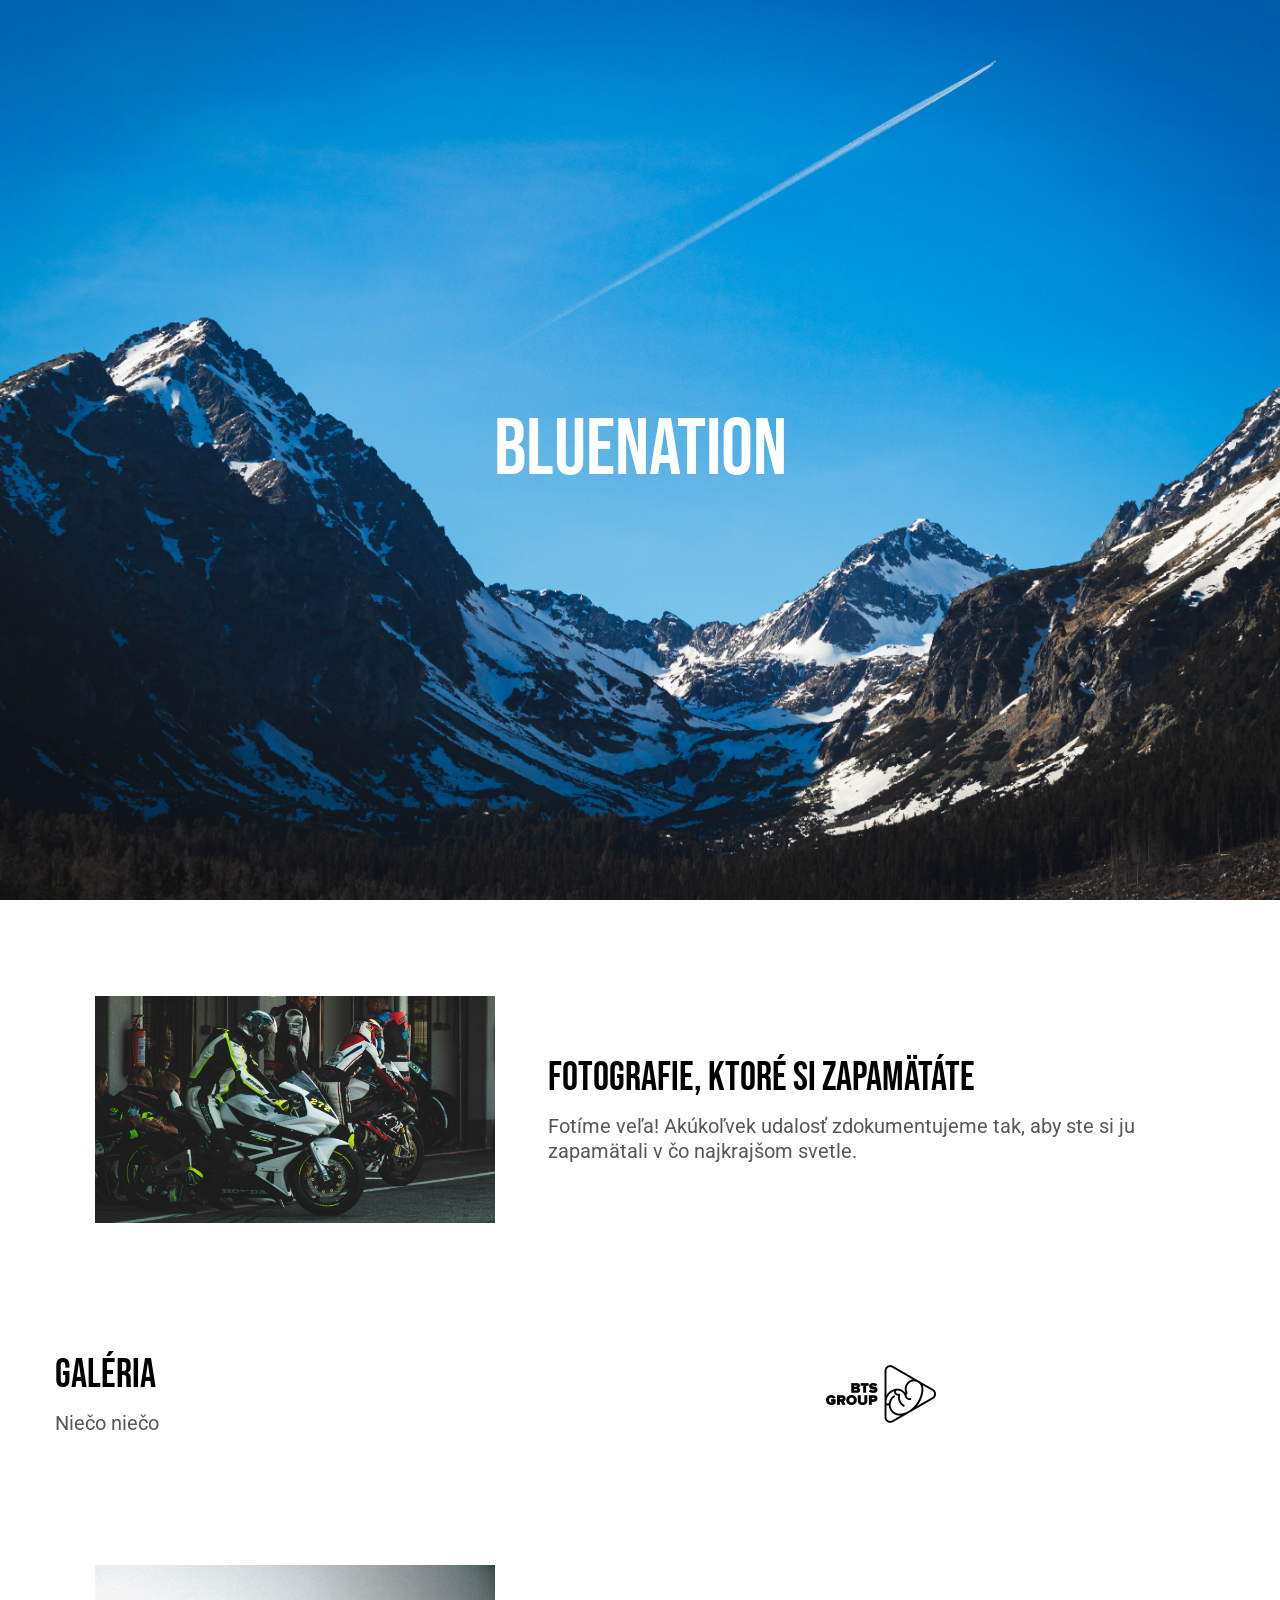
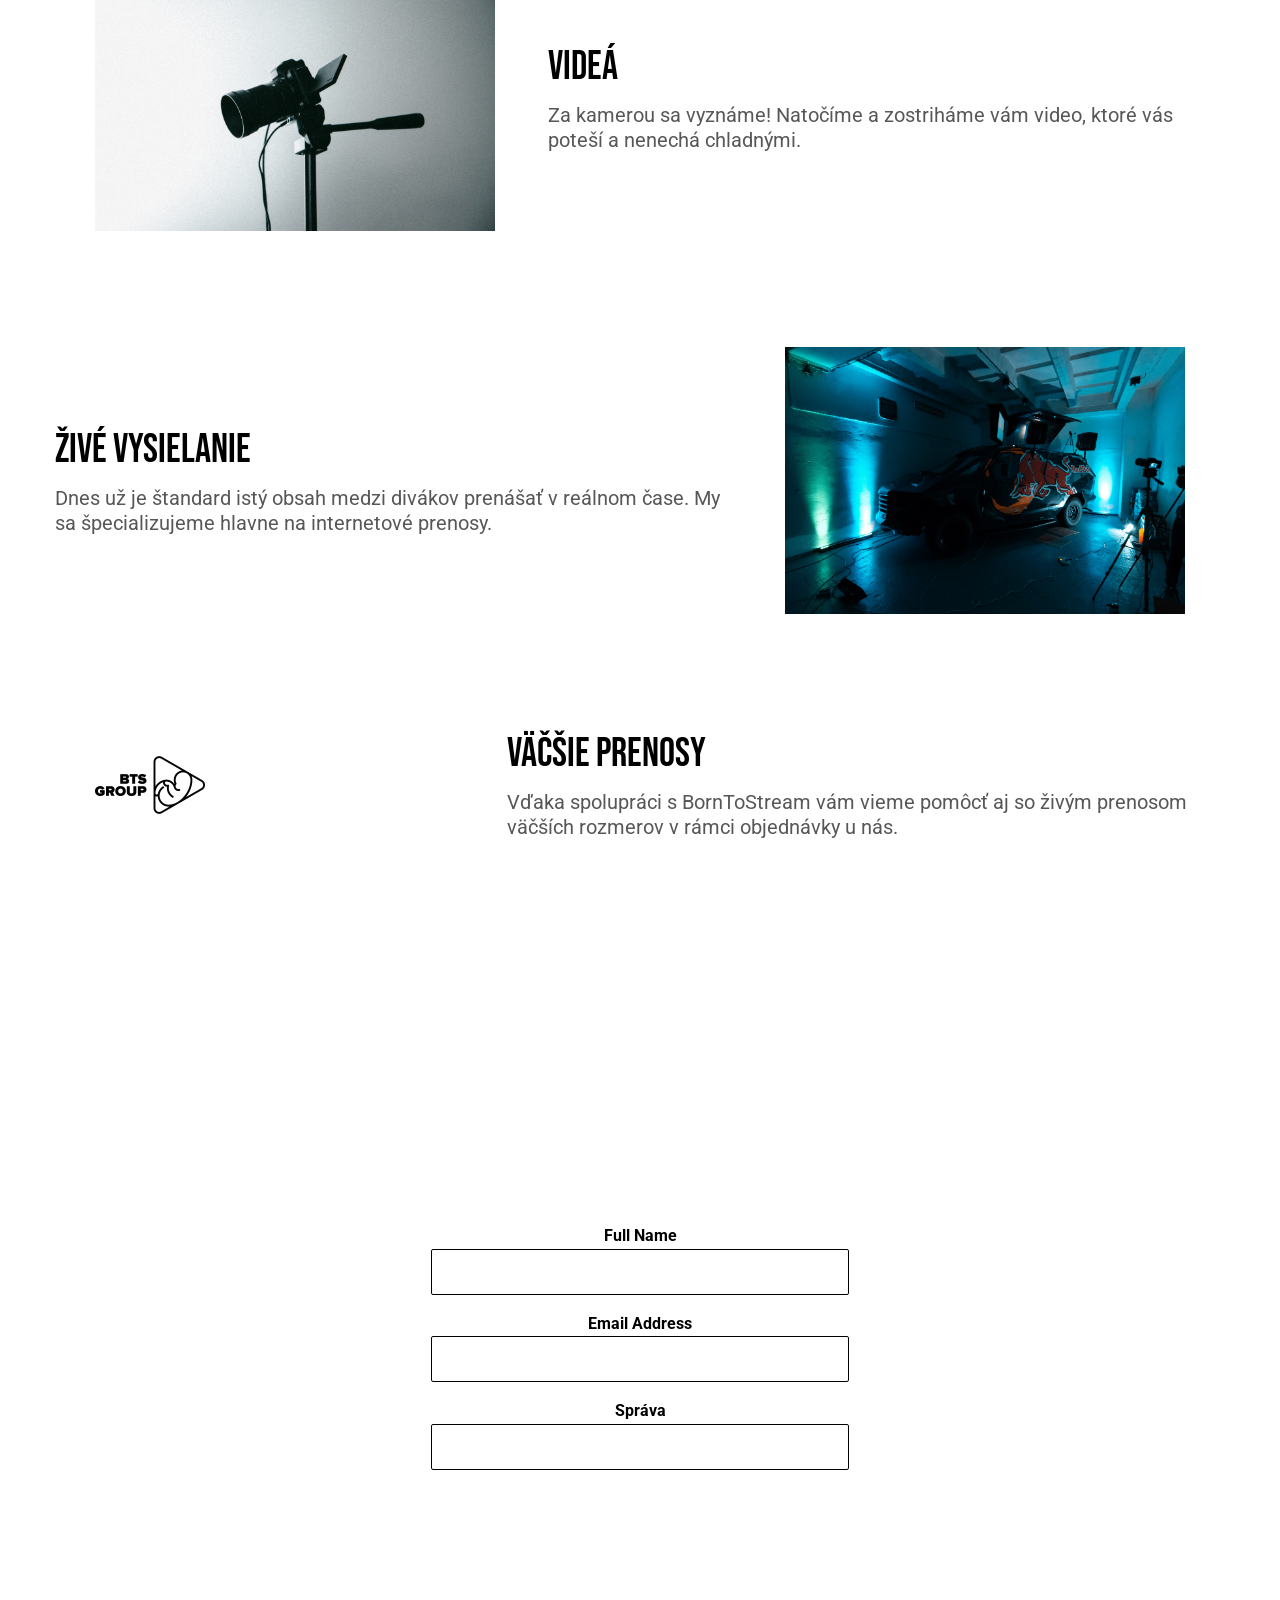
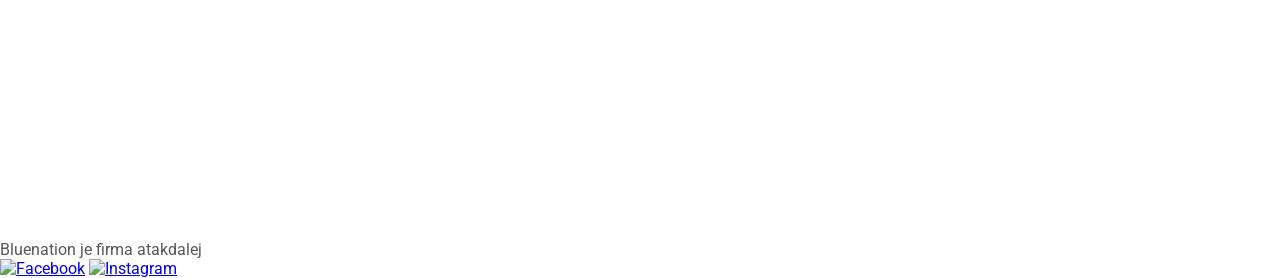
==== index.html @ c9dd3835 "bn-j" ====
<!DOCTYPE html>
<html lang="en">
<head>
    <meta charset="UTF-8">
    <meta http-equiv="X-UA-Compatible" content="IE=edge">
    <meta name="viewport" content="width=device-width, initial-scale=1.0">
    <link rel="stylesheet" href="global.css">
    <title>Bluenation</title>
</head>
<body>
    <header><div class="title">Bluenation</div></header>
    <main>
        <section class="posts container">
            <article class="post">
                <figure>
                    <img src="./post1.jpg" alt="Post image">
                </figure>
                <div class="content">
                    <h2>Fotografie, ktoré si zapamätáte</h2>
                    <p>Fotíme veľa! Akúkoľvek udalosť zdokumentujeme tak, aby ste si ju zapamätali v čo najkrajšom svetle.</p>
                </div>
            </article>
            <article class="post">
                <figure>
                    <img src="./bts.png" alt="Post image">
                </figure>
                <div class="content">
                    <h2>Galéria</h2>
                    <p>Niečo niečo</p>
                </div>
            </article>
            <article class="post">
                <figure>
                    <img src="./cam.jpg" alt="Post image">
                </figure>
                <div class="content">
                    <h2>Videá</h2>
                    <p>Za kamerou sa vyznáme! Natočíme a zostriháme vám video, ktoré vás poteší a nenechá chladnými.</p>
                </div>
            </article>
            <article class="post">
                <figure>
                    <img src="./stream.jpg" alt="Post image">
                </figure>
                <div class="content">
                    <h2>Živé vysielanie</h2>
                    <p>Dnes už je štandard istý obsah medzi divákov prenášať v reálnom čase. My sa špecializujeme hlavne na internetové prenosy.</p>
                </div>
            </article>
            <article class="post">
                <figure>
                    <img src="./bts.png" alt="Post image">
                </figure>
                <div class="content">
                    <h2>Väčšie prenosy</h2>
                    <p>Vďaka spolupráci s BornToStream vám vieme pomôcť aj so živým prenosom väčších rozmerov v rámci objednávky u nás.</p>
                </div>
            </article>
        </section>
        <section class="contact">
            <form class="contactForm" method="POST" action="/api/submit">
                <div class="input">
                  <label for="name">Full Name</label>
                  <input id="name" type="text" name="name" pattern="[A-Za-z]+" required />
                </div>
          
                <div class="input">
                  <label for="email">Email Address</label>
                  <input id="email" type="email" name="email" required />
                </div>
          
                <div class="input">
                    <label for="message">Správa</label>
                    <textarea id="message" name="message" maxlength="500" required></textarea>
                  </div>
                <button type="submit">Submit</button>
              </form>
        </section>
    </main>
    <footer>
        <section class="footer-info">
            Bluenation je firma atakdalej
        </section>
        <section class="footer-social">
            <a href="https://www.facebook.com/bluenation.studio" target="_blank"><img src="./facebook.png" alt="Facebook"></a>
            <a href="https://www.instagram.com/bluenation.cc" target="_blank"><img src="./instagram.png" alt="Instagram"></a>
    </footer>
</body>
</html>
---- global.css ----
@import url('https://fonts.googleapis.com/css2?family=Bebas+Neue&family=Roboto:wght@300&display=swap');
html {
  font-family: 'Roboto', sans-serif;
  -webkit-font-smoothing: antialiased;
}

body {
  color: #585757;
  margin: 0;
}
header {
  min-height: 100vh;
  background-image: url("../topBg.jpg");
  background-repeat: no-repeat;
  background-position: 50% 50%;
  background-size: cover;
  /* background-attachment: fixed; */
  color: #fff;
  font-family: 'Bebas Neue', cursive;
  font-size: clamp(5rem, 6vw, 8rem);
  text-align: center;
}
.title {
  display: flex;
  flex-direction: column;
  justify-content: center;
  align-items: center;
  min-height: 100vh;
}
.post {
  margin: 4rem 0;
}
img {
  max-width: clamp(10rem, 50vw, 25rem);

}
h2, .h2 {
  font-family: 'Bebas Neue', cursive;
  font-weight: 400;
  font-size: clamp(1.75rem, 7vw, 2.5rem);
  line-height: 1;
  margin: 0;
  color: #000;
}
p, .paragraph {
  font-size: 1.25rem;
  line-height: 1.25;
  margin: 1rem 0 0;
  max-width: 67.5ch;
}
.post:nth-child(even) {
  flex-direction: row-reverse;
}
.container {
  padding: 0 1.25rem;
  max-width: 1170px;
  margin: 0 auto;
}

.contact {
  min-height: 100vh;
  background-image: url("../contactBg.jpg");
  background-repeat: no-repeat;
  background-position: 50% 50%;
  background-size: cover;
  background-attachment: fixed;
  text-align: center;
  color: #000;
  display: flex;
  flex-direction: column;
  justify-content: center;
  align-items: center;
}
.contactForm {
  min-width: 55rem;
}
.input {
  margin-bottom: 1rem;
	line-height: 1.6;
}

.input label {
	display: block;
  font-weight: bold;
}

.input input, .input textarea {
	background: #fff;
  min-width: clamp(10rem, 50vw, 25rem);
	border: 1px solid #000;
	border-radius: 2px;
	padding: 0.375rem 0.5rem;
	min-height: 2rem;
	height: 2rem;
}
.input textarea {
  resize: none;
}
button {
	cursor: pointer;
  min-width: clamp(10rem, 50vw, 25rem);
	margin-top: 1.5rem;
  background-color: rgb(255, 255, 255, 0.1);
	border-radius: 2px;
  font-family: 'Roboto', sans-serif;
  -webkit-font-smoothing: antialiased;
	padding: 0.75rem;
	outline: #fff solid 1px;
	border: none;
	color: #fff;
}

button:hover {
	background-color: rgb(255, 255, 255, 0.3);;
}

@media screen and (min-width: 810px) {
  .post {
    display: flex;
    align-items: center;
    gap: 1vw;
    margin: 5rem 0;
  }
  .post figure {
    flex: 1;
  }
  .post .content {
    flex: 2;
  }
}
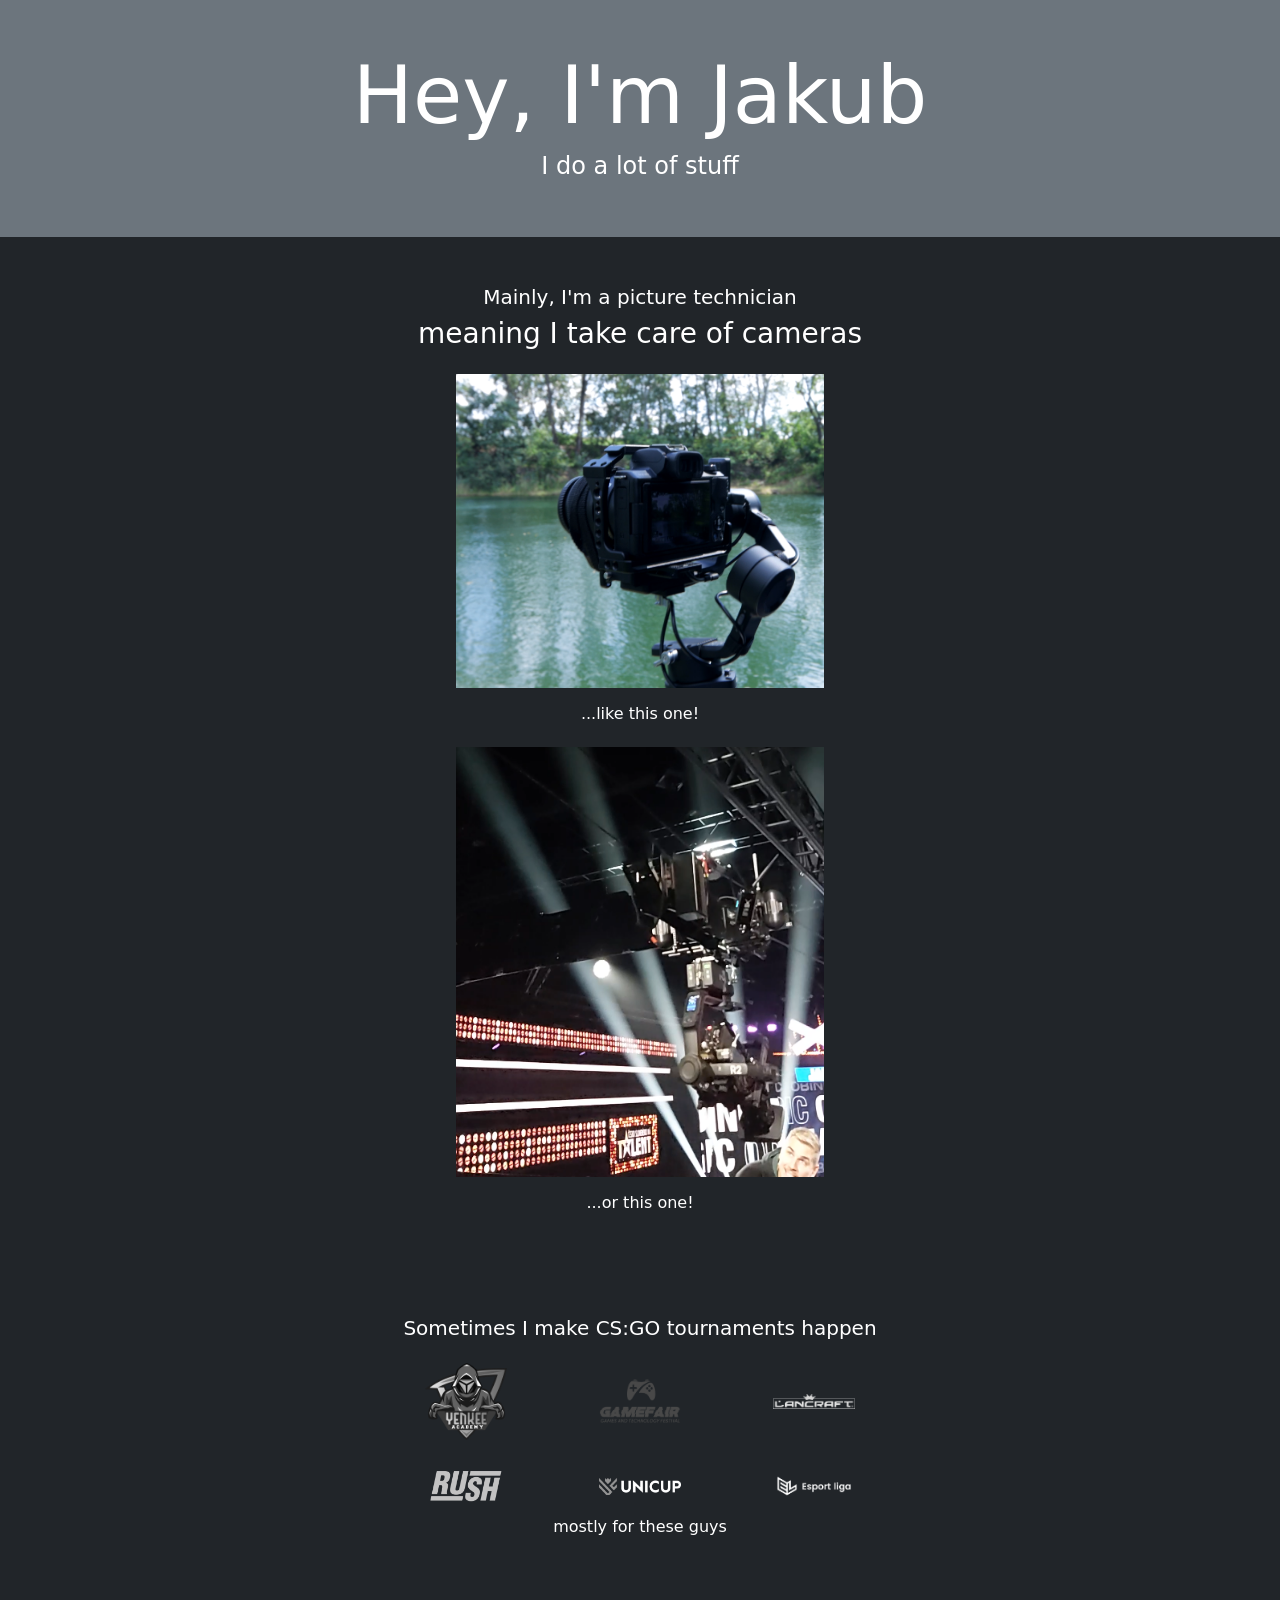
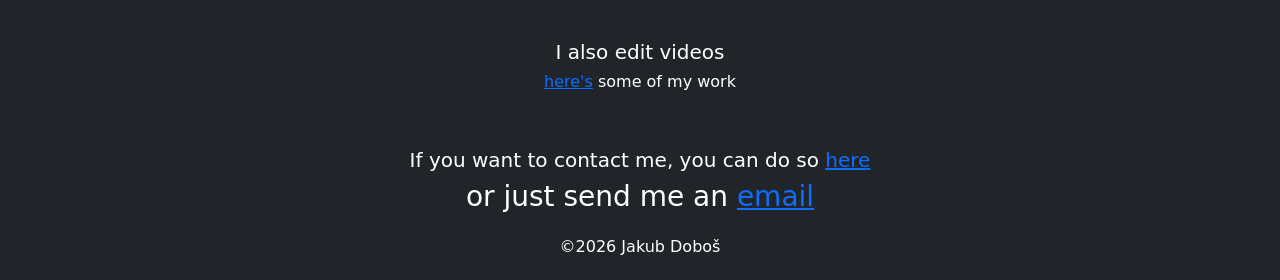
==== commit f95679be: "jd" ====
--- a/index.html
+++ b/index.html
@@ -1,89 +1,108 @@
 <!DOCTYPE html>
 <html lang="en">
 <head>
-    <meta charset="UTF-8">
-    <meta http-equiv="X-UA-Compatible" content="IE=edge">
-    <meta name="viewport" content="width=device-width, initial-scale=1.0">
-    <link rel="stylesheet" href="global.css">
-    <title>Bluenation</title>
+  <title>Jakub Doboš</title>
+  <meta charset="utf-8">
+  <meta name="viewport" content="width=device-width, initial-scale=1">
+  <link href="https://cdn.jsdelivr.net/npm/bootstrap@5.2.3/dist/css/bootstrap.min.css" rel="stylesheet">
+  <script src="https://cdn.jsdelivr.net/npm/bootstrap@5.2.3/dist/js/bootstrap.bundle.min.js"></script>
+  <link rel="shortcut icon" href="assets/ico/favicon.ico" type="image/x-icon">
+  <style>
+    .container.p-5.text-white
+    {
+     display: grid;
+     justify-content: center;
+     align-items: center;
+     height: 100%;
+    }
+    .cameras img {
+      max-width: 400px;
+    }
+    .clients img {
+      max-width: 55%;
+      transition: all 0.5s ease-in-out;
+      display: inline-block;
+      padding: 15px 0;
+      filter: grayscale(100);
+    }
+    .clients img:hover {
+      filter: none;
+      transform: scale(1.1);
+    }
+  </style>
 </head>
-<body>
-    <header><div class="title">Bluenation</div></header>
-    <main>
-        <section class="posts container">
-            <article class="post">
-                <figure>
-                    <img src="./post1.jpg" alt="Post image">
-                </figure>
-                <div class="content">
-                    <h2>Fotografie, ktoré si zapamätáte</h2>
-                    <p>Fotíme veľa! Akúkoľvek udalosť zdokumentujeme tak, aby ste si ju zapamätali v čo najkrajšom svetle.</p>
-                </div>
-            </article>
-            <article class="post">
-                <figure>
-                    <img src="./bts.png" alt="Post image">
-                </figure>
-                <div class="content">
-                    <h2>Galéria</h2>
-                    <p>Niečo niečo</p>
-                </div>
-            </article>
-            <article class="post">
-                <figure>
-                    <img src="./cam.jpg" alt="Post image">
-                </figure>
-                <div class="content">
-                    <h2>Videá</h2>
-                    <p>Za kamerou sa vyznáme! Natočíme a zostriháme vám video, ktoré vás poteší a nenechá chladnými.</p>
-                </div>
-            </article>
-            <article class="post">
-                <figure>
-                    <img src="./stream.jpg" alt="Post image">
-                </figure>
-                <div class="content">
-                    <h2>Živé vysielanie</h2>
-                    <p>Dnes už je štandard istý obsah medzi divákov prenášať v reálnom čase. My sa špecializujeme hlavne na internetové prenosy.</p>
-                </div>
-            </article>
-            <article class="post">
-                <figure>
-                    <img src="./bts.png" alt="Post image">
-                </figure>
-                <div class="content">
-                    <h2>Väčšie prenosy</h2>
-                    <p>Vďaka spolupráci s BornToStream vám vieme pomôcť aj so živým prenosom väčších rozmerov v rámci objednávky u nás.</p>
-                </div>
-            </article>
-        </section>
-        <section class="contact">
-            <form class="contactForm" method="POST" action="/api/submit">
-                <div class="input">
-                  <label for="name">Full Name</label>
-                  <input id="name" type="text" name="name" pattern="[A-Za-z]+" required />
-                </div>
-          
-                <div class="input">
-                  <label for="email">Email Address</label>
-                  <input id="email" type="email" name="email" required />
-                </div>
-          
-                <div class="input">
-                    <label for="message">Správa</label>
-                    <textarea id="message" name="message" maxlength="500" required></textarea>
-                  </div>
-                <button type="submit">Submit</button>
-              </form>
-        </section>
-    </main>
-    <footer>
-        <section class="footer-info">
-            Bluenation je firma atakdalej
-        </section>
-        <section class="footer-social">
-            <a href="https://www.facebook.com/bluenation.studio" target="_blank"><img src="./facebook.png" alt="Facebook"></a>
-            <a href="https://www.instagram.com/bluenation.cc" target="_blank"><img src="./instagram.png" alt="Instagram"></a>
-    </footer>
+<body class="bg-dark">
+
+<div class="container-fluid p-5 bg-secondary text-white text-center">
+  <h1 class="display-1">Hey, I'm Jakub</h1>
+  <p class="h4">I do a lot of stuff</p>
+</div>
+
+<section class="cameras">
+  <div class="container p-5 text-white">
+    <p class="h5 text-center">Mainly, I'm a picture technician</p>
+    <p class="h3 text-center">meaning I take care of cameras</p>
+    <img class="p-3 mx-auto d-block img-fluid" src="assets/img/camera-1.png" alt="A camera suspended on a line in a dark room with LED walls in the background">
+    <p class="h6 text-center">...like this one!</p>
+    <img class="p-3 mx-auto d-block img-fluid" src="assets/img/camera-2.png" alt="A camera suspended on a line in a dark room with LED walls in the background">
+    <p class="h6 text-center">...or this one!</p>
+  </div>
+</section>
+
+<section id="clients" class="clients section-bg">
+  <div class="container p-5 text-white">
+    <p class="h5 text-center">Sometimes I make CS:GO tournaments happen</p>
+      <div class="container">
+
+        <div class="row d-flex align-items-center justify-content-center">
+
+          <div class="col-lg-2 col-md-4 col-6 d-flex align-items-center justify-content-center">
+            <a class="d-flex align-items-center justify-content-center" href="https://yenkeeacademy.cz" target="_blank"><img src="assets/img/clients/client-1.png" class="img-fluid" alt=""></a>
+          </div>
+
+          <div class="col-lg-2 col-md-4 col-6 d-flex align-items-center justify-content-center">
+            <a class="d-flex align-items-center justify-content-center" href="https://gf.hexus.eu/" target="_blank"><img src="assets/img/clients/client-2.png" class="img-fluid" alt=""></a>
+          </div>
+
+          <div class="col-lg-2 col-md-4 col-6 d-flex align-items-center justify-content-center">
+            <a class="d-flex align-items-center justify-content-center" href="https://lancraft.cz" target="_blank"><img src="assets/img/clients/client-3.png" class="img-fluid" alt=""></a>
+          </div>
+        </div>
+        
+        <div class="row d-flex align-items-center justify-content-center">
+          <div class="col-lg-2 col-md-4 col-6 d-flex align-items-center justify-content-center">
+            <a class="d-flex align-items-center justify-content-center" href="https://rushstudio.cz" target="_blank"><img src="assets/img/clients/client-4.png" class="img-fluid" alt=""></a>
+          </div>
+
+          <div class="col-lg-2 col-md-4 col-6 d-flex align-items-center justify-content-center">
+            <a class="d-flex align-items-center justify-content-center" href="https://unicup.sk" target="_blank"><img src="assets/img/clients/client-5.png" class="img-fluid" alt=""></a>
+          </div>
+
+          <div class="col-lg-2 col-md-4 col-6 d-flex align-items-center justify-content-center">
+            <a class="d-flex align-items-center justify-content-center" href="https://esportliga.cz" target="_blank"><img src="assets/img/clients/client-6.png" class="img-fluid" alt=""></a>
+          </div>
+        </div>
+        <p class="h6 text-center">mostly for these guys</p>
+      </div>
+  </div>
+</section>
+
+<section class="edit">
+
+  <div class="container p-5 text-white">
+    <p class="h5 text-center">I also edit videos</p>
+    <p class="h6 text-center"><a href="https://youtu.be/uSc01bWHIeo?list=PL0UHJgvZmBaS1t4-mWzpqnMKdeIvsK-HQ" target="_blank">here's</a> some of my work</p>
+  </div>
+</section>
+
+<section class="contact">
+  <div class="container text-white">
+    <p class="h5 text-center">If you want to contact me, you can do so <a href="https://linkedin.com/in/jakubdobos/" target="_blank">here</a></p>
+    <p class="h3 text-center">or just send me an <a href="mailto:hello@jakubdobos.eu">email</a></p>
+</section>
+
+<section class="copyright">
+  <p class="h6 text-center text-white p-3">&copy;<script>document.write(new Date().getFullYear())</script> Jakub Doboš</p>
+</section>
 </body>
-</html>+</html>
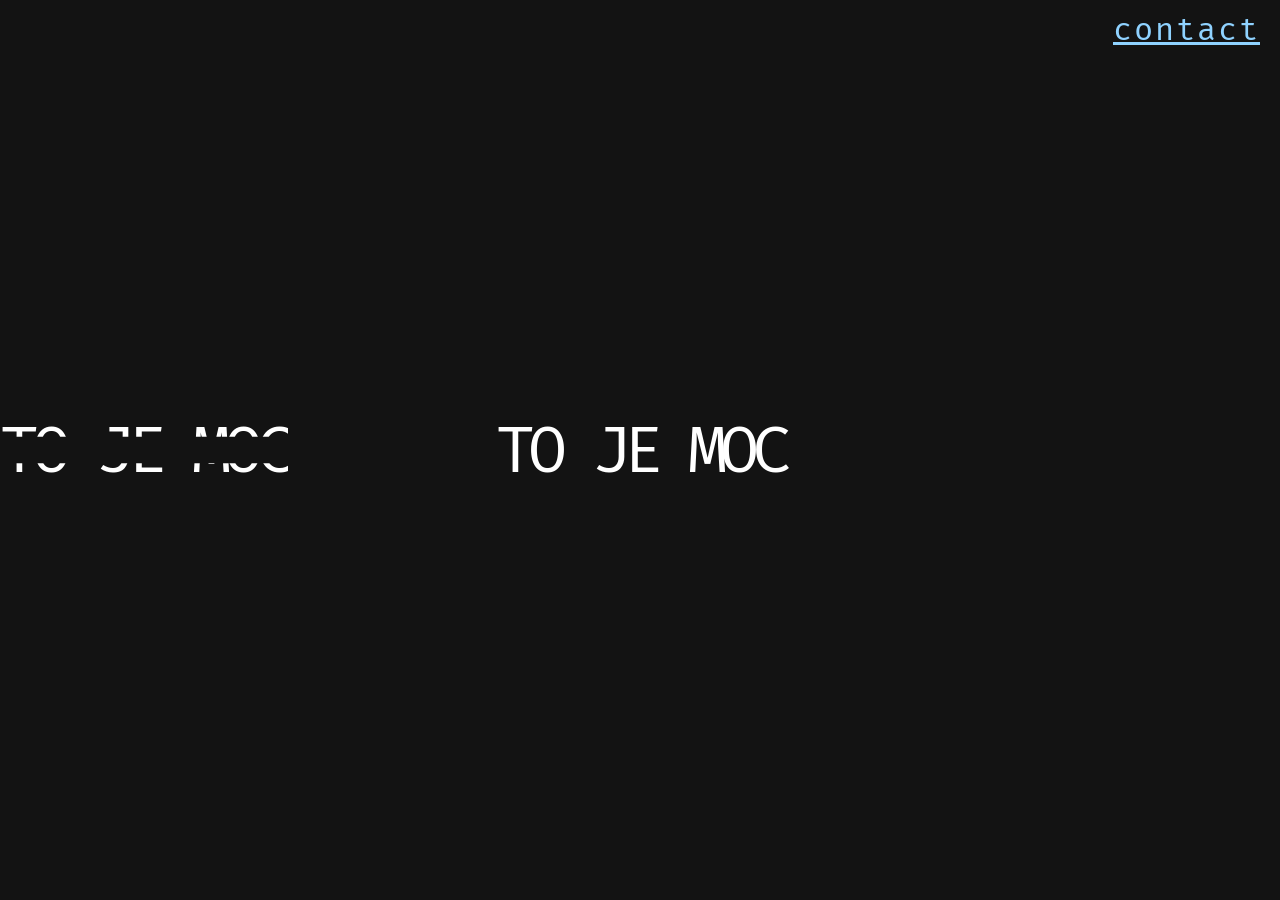
==== commit 5b44d1fb: "tjm" ====
--- a/index.html
+++ b/index.html
@@ -1,108 +1,95 @@
 <!DOCTYPE html>
-<html lang="en">
+<html>
 <head>
-  <title>Jakub Doboš</title>
-  <meta charset="utf-8">
-  <meta name="viewport" content="width=device-width, initial-scale=1">
-  <link href="https://cdn.jsdelivr.net/npm/bootstrap@5.2.3/dist/css/bootstrap.min.css" rel="stylesheet">
-  <script src="https://cdn.jsdelivr.net/npm/bootstrap@5.2.3/dist/js/bootstrap.bundle.min.js"></script>
-  <link rel="shortcut icon" href="assets/ico/favicon.ico" type="image/x-icon">
-  <style>
-    .container.p-5.text-white
-    {
-     display: grid;
-     justify-content: center;
-     align-items: center;
-     height: 100%;
-    }
-    .cameras img {
-      max-width: 400px;
-    }
-    .clients img {
-      max-width: 55%;
-      transition: all 0.5s ease-in-out;
-      display: inline-block;
-      padding: 15px 0;
-      filter: grayscale(100);
-    }
-    .clients img:hover {
-      filter: none;
-      transform: scale(1.1);
-    }
-  </style>
+<meta charset="UTF-8">
+<meta http-equiv="X-UA-Compatible" content="IE=edge">
+<meta name="viewport" content="width=device-width, initial-scale=1.0">
+<meta name="description" content="ToJeMoc">
+<title>TO JE MOC</title>
+<style>
+@import url('https://fonts.googleapis.com/css?family=Fira+Mono:400');
+div.links{position:absolute;top:10px;right:10px;font-size:32px;letter-spacing:2px}
+a{margin-right:10px;color:#8fd2ff}a:visited{color:#7cbcdc}
+
+body{ 
+  display: flex;
+  width: 100vw;
+  height: 100vh;
+  align-items: center;
+  justify-content: center;
+  margin: 0;
+  background: #131313;
+  color: #fff;
+  font-size: 65px;
+  font-family: 'Fira Mono', monospace;
+  letter-spacing: -7px;
+  @media(max-width: 600px) 
+}
+
+div.title{
+  animation: glitch 1s linear infinite;
+}
+
+@keyframes glitch{
+  2%,64%{
+    transform: translate(2px,0) skew(0deg);
+  }
+  4%,60%{
+    transform: translate(-2px,0) skew(0deg);
+  }
+  62%{
+    transform: translate(0,0) skew(5deg); 
+  }
+}
+
+div.title:before,
+div.title:after{
+  content: attr(title);
+  position: absolute;
+  left: 0;
+}
+
+div.title:before{
+  animation: glitchTop 1s linear infinite;
+  clip-path: polygon(0 0, 100% 0, 100% 33%, 0 33%);
+  -webkit-clip-path: polygon(0 0, 100% 0, 100% 33%, 0 33%);
+}
+
+@keyframes glitchTop{
+  2%,64%{
+    transform: translate(2px,-2px);
+  }
+  4%,60%{
+    transform: translate(-2px,2px);
+  }
+  62%{
+    transform: translate(13px,-1px) skew(-13deg); 
+  }
+}
+
+div.title:after{
+  animation: glitchBotom 1.5s linear infinite;
+  clip-path: polygon(0 67%, 100% 67%, 100% 100%, 0 100%);
+  -webkit-clip-path: polygon(0 67%, 100% 67%, 100% 100%, 0 100%);
+}
+
+@keyframes glitchBotom{
+  2%,64%{
+    transform: translate(-2px,0);
+  }
+  4%,60%{
+    transform: translate(-2px,0);
+  }
+  62%{
+    transform: translate(-22px,5px) skew(21deg); 
+  }
+}
+</style>
 </head>
-<body class="bg-dark">
-
-<div class="container-fluid p-5 bg-secondary text-white text-center">
-  <h1 class="display-1">Hey, I'm Jakub</h1>
-  <p class="h4">I do a lot of stuff</p>
+<body>
+<div class="title" title="TO JE MOC">TO JE MOC</div>
+<div class="links">
+<a href="mailto:hla@tjm.sk">contact</a>
 </div>
-
-<section class="cameras">
-  <div class="container p-5 text-white">
-    <p class="h5 text-center">Mainly, I'm a picture technician</p>
-    <p class="h3 text-center">meaning I take care of cameras</p>
-    <img class="p-3 mx-auto d-block img-fluid" src="assets/img/camera-1.png" alt="A camera suspended on a line in a dark room with LED walls in the background">
-    <p class="h6 text-center">...like this one!</p>
-    <img class="p-3 mx-auto d-block img-fluid" src="assets/img/camera-2.png" alt="A camera suspended on a line in a dark room with LED walls in the background">
-    <p class="h6 text-center">...or this one!</p>
-  </div>
-</section>
-
-<section id="clients" class="clients section-bg">
-  <div class="container p-5 text-white">
-    <p class="h5 text-center">Sometimes I make CS:GO tournaments happen</p>
-      <div class="container">
-
-        <div class="row d-flex align-items-center justify-content-center">
-
-          <div class="col-lg-2 col-md-4 col-6 d-flex align-items-center justify-content-center">
-            <a class="d-flex align-items-center justify-content-center" href="https://yenkeeacademy.cz" target="_blank"><img src="assets/img/clients/client-1.png" class="img-fluid" alt=""></a>
-          </div>
-
-          <div class="col-lg-2 col-md-4 col-6 d-flex align-items-center justify-content-center">
-            <a class="d-flex align-items-center justify-content-center" href="https://gf.hexus.eu/" target="_blank"><img src="assets/img/clients/client-2.png" class="img-fluid" alt=""></a>
-          </div>
-
-          <div class="col-lg-2 col-md-4 col-6 d-flex align-items-center justify-content-center">
-            <a class="d-flex align-items-center justify-content-center" href="https://lancraft.cz" target="_blank"><img src="assets/img/clients/client-3.png" class="img-fluid" alt=""></a>
-          </div>
-        </div>
-        
-        <div class="row d-flex align-items-center justify-content-center">
-          <div class="col-lg-2 col-md-4 col-6 d-flex align-items-center justify-content-center">
-            <a class="d-flex align-items-center justify-content-center" href="https://rushstudio.cz" target="_blank"><img src="assets/img/clients/client-4.png" class="img-fluid" alt=""></a>
-          </div>
-
-          <div class="col-lg-2 col-md-4 col-6 d-flex align-items-center justify-content-center">
-            <a class="d-flex align-items-center justify-content-center" href="https://unicup.sk" target="_blank"><img src="assets/img/clients/client-5.png" class="img-fluid" alt=""></a>
-          </div>
-
-          <div class="col-lg-2 col-md-4 col-6 d-flex align-items-center justify-content-center">
-            <a class="d-flex align-items-center justify-content-center" href="https://esportliga.cz" target="_blank"><img src="assets/img/clients/client-6.png" class="img-fluid" alt=""></a>
-          </div>
-        </div>
-        <p class="h6 text-center">mostly for these guys</p>
-      </div>
-  </div>
-</section>
-
-<section class="edit">
-
-  <div class="container p-5 text-white">
-    <p class="h5 text-center">I also edit videos</p>
-    <p class="h6 text-center"><a href="https://youtu.be/uSc01bWHIeo?list=PL0UHJgvZmBaS1t4-mWzpqnMKdeIvsK-HQ" target="_blank">here's</a> some of my work</p>
-  </div>
-</section>
-
-<section class="contact">
-  <div class="container text-white">
-    <p class="h5 text-center">If you want to contact me, you can do so <a href="https://linkedin.com/in/jakubdobos/" target="_blank">here</a></p>
-    <p class="h3 text-center">or just send me an <a href="mailto:hello@jakubdobos.eu">email</a></p>
-</section>
-
-<section class="copyright">
-  <p class="h6 text-center text-white p-3">&copy;<script>document.write(new Date().getFullYear())</script> Jakub Doboš</p>
-</section>
 </body>
-</html>
+</html>
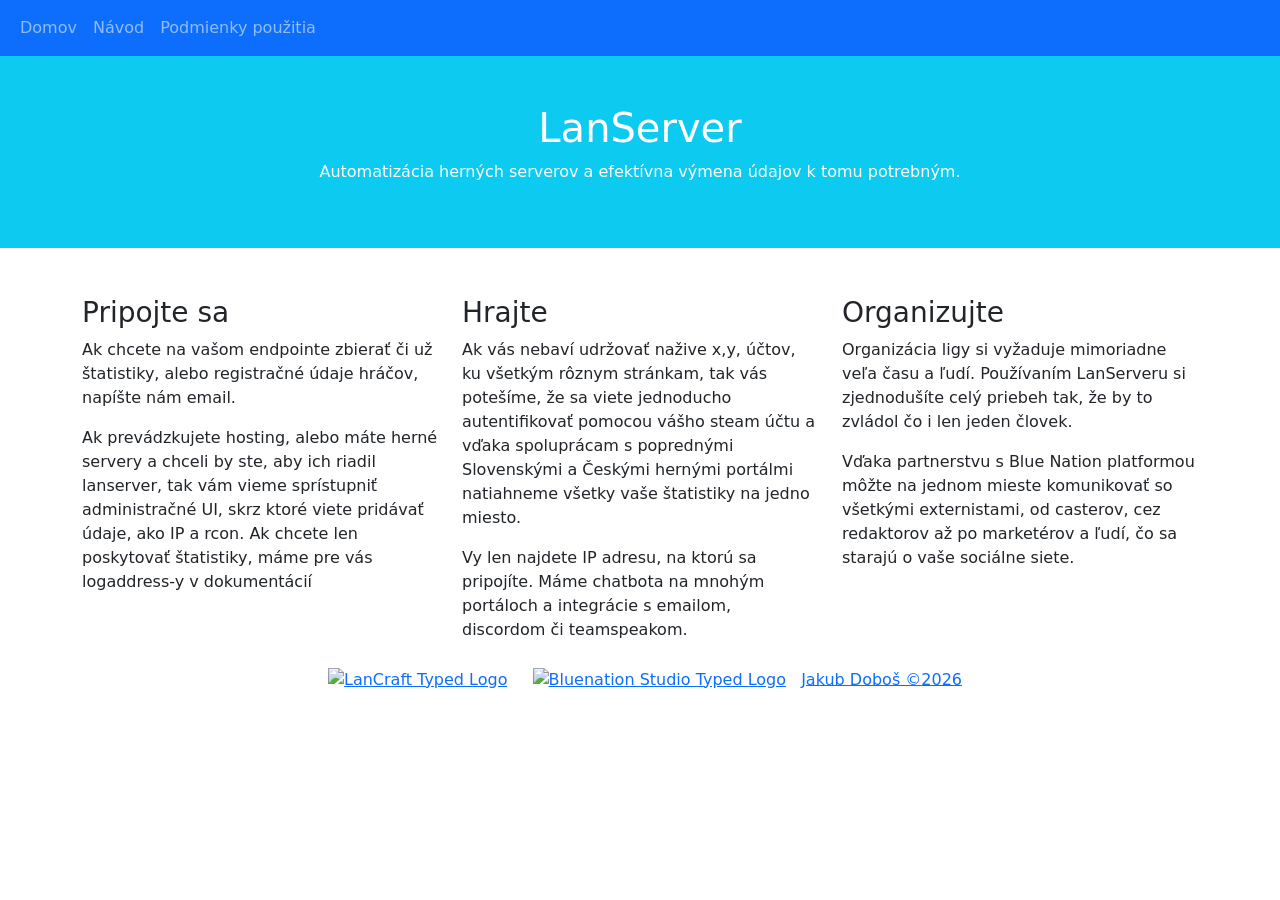
==== commit 8b390260: "lanserver" ====
--- a/index.html
+++ b/index.html
@@ -1,95 +1,58 @@
-<!DOCTYPE html>
-<html>
-<head>
-<meta charset="UTF-8">
-<meta http-equiv="X-UA-Compatible" content="IE=edge">
-<meta name="viewport" content="width=device-width, initial-scale=1.0">
-<meta name="description" content="ToJeMoc">
-<title>TO JE MOC</title>
-<style>
-@import url('https://fonts.googleapis.com/css?family=Fira+Mono:400');
-div.links{position:absolute;top:10px;right:10px;font-size:32px;letter-spacing:2px}
-a{margin-right:10px;color:#8fd2ff}a:visited{color:#7cbcdc}
-
-body{ 
-  display: flex;
-  width: 100vw;
-  height: 100vh;
-  align-items: center;
-  justify-content: center;
-  margin: 0;
-  background: #131313;
-  color: #fff;
-  font-size: 65px;
-  font-family: 'Fira Mono', monospace;
-  letter-spacing: -7px;
-  @media(max-width: 600px) 
-}
-
-div.title{
-  animation: glitch 1s linear infinite;
-}
-
-@keyframes glitch{
-  2%,64%{
-    transform: translate(2px,0) skew(0deg);
-  }
-  4%,60%{
-    transform: translate(-2px,0) skew(0deg);
-  }
-  62%{
-    transform: translate(0,0) skew(5deg); 
-  }
-}
-
-div.title:before,
-div.title:after{
-  content: attr(title);
-  position: absolute;
-  left: 0;
-}
-
-div.title:before{
-  animation: glitchTop 1s linear infinite;
-  clip-path: polygon(0 0, 100% 0, 100% 33%, 0 33%);
-  -webkit-clip-path: polygon(0 0, 100% 0, 100% 33%, 0 33%);
-}
-
-@keyframes glitchTop{
-  2%,64%{
-    transform: translate(2px,-2px);
-  }
-  4%,60%{
-    transform: translate(-2px,2px);
-  }
-  62%{
-    transform: translate(13px,-1px) skew(-13deg); 
-  }
-}
-
-div.title:after{
-  animation: glitchBotom 1.5s linear infinite;
-  clip-path: polygon(0 67%, 100% 67%, 100% 100%, 0 100%);
-  -webkit-clip-path: polygon(0 67%, 100% 67%, 100% 100%, 0 100%);
-}
-
-@keyframes glitchBotom{
-  2%,64%{
-    transform: translate(-2px,0);
-  }
-  4%,60%{
-    transform: translate(-2px,0);
-  }
-  62%{
-    transform: translate(-22px,5px) skew(21deg); 
-  }
-}
-</style>
-</head>
-<body>
-<div class="title" title="TO JE MOC">TO JE MOC</div>
-<div class="links">
-<a href="mailto:hla@tjm.sk">contact</a>
-</div>
-</body>
-</html>+<!DOCTYPE html>
+<html lang="sk">
+<head>
+  <title>Úvod | LanServer</title>
+  <meta charset="utf-8">
+  <meta name="viewport" content="width=device-width, initial-scale=1">
+  <link href="https://cdn.jsdelivr.net/npm/bootstrap@5.1.3/dist/css/bootstrap.min.css" rel="stylesheet">
+  <script src="https://cdn.jsdelivr.net/npm/bootstrap@5.1.3/dist/js/bootstrap.bundle.min.js"></script>
+  <link rel="shortcut icon" href="favicon.ico" type="image/x-icon">
+  <link rel="icon" href="favicon.ico" type="image/x-icon">
+  <link href="index.css" rel="stylesheet">
+</head>
+<body>
+<nav class="navbar navbar-dark navbar-expand-sm bg-primary">
+  <div class="container-fluid">
+    <ul class="navbar-nav">
+      <li class="nav-item">
+        <a class="nav-link" href="/">Domov</a>
+      </li>
+      <li class="nav-item">
+        <a class="nav-link" href="/navod">Návod</a>
+      </li>
+      <li class="nav-item">
+        <a class="nav-link" href="/tos">Podmienky použitia</a>
+      </li>
+    </ul>
+  </div>
+</nav>
+<div class="container-fluid p-5 bg-info text-white text-center">
+  <h1>LanServer</h1>
+  <p>Automatizácia herných serverov a efektívna výmena údajov k tomu potrebným.</p> 
+</div>
+  
+<div class="container mt-5">
+  <div class="row">
+    <div class="col-sm-4">
+      <h3>Pripojte sa</h3>
+      <p>Ak chcete na vašom endpointe zbierať či už štatistiky, alebo registračné údaje hráčov, napíšte nám email.</p>
+      <p>Ak prevádzkujete hosting, alebo máte herné servery a chceli by ste, aby ich riadil lanserver, tak vám vieme sprístupniť administračné UI, skrz ktoré viete pridávať údaje, ako IP a rcon. Ak chcete len poskytovať štatistiky, máme pre vás logaddress-y v dokumentácií</p>
+    </div>
+    <div class="col-sm-4">
+      <h3>Hrajte</h3>
+      <p>Ak vás nebaví udržovať nažive x,y, účtov, ku všetkým rôznym stránkam, tak vás potešíme, že sa viete jednoducho autentifikovať pomocou vášho steam účtu a vďaka spoluprácam s poprednými Slovenskými a Českými hernými portálmi natiahneme všetky vaše štatistiky na jedno miesto.</p>
+      <p>Vy len najdete IP adresu, na ktorú sa pripojíte. Máme chatbota na mnohým portáloch a integrácie s emailom, discordom či teamspeakom.</p>
+    </div>
+    <div class="col-sm-4">
+      <h3>Organizujte</h3>        
+      <p>Organizácia ligy si vyžaduje mimoriadne veľa času a ľudí. Používaním LanServeru si zjednodušíte celý priebeh tak, že by to zvládol čo i len jeden človek.</p>
+      <p>Vďaka partnerstvu s Blue&nbsp;Nation platformou môžte na jednom mieste komunikovať so všetkými externistami, od casterov, cez redaktorov až po marketérov a ľudí, čo sa starajú o vaše sociálne siete.</p>
+    </div>
+  </div>
+</div>
+<footer class="text-center">
+<a href="https://lancraft.cz" target="_blank"><img class="partnerLogo" src="https://i.imgur.com/FZmmIFL.png" alt="LanCraft Typed Logo" width="150"></a>
+<a href="https://bluenation.studio" target="_blank"><img class="partnerLogo" src="https://i.imgur.com/CN89p6S.png" alt="Bluenation Studio Typed Logo" width="150"></a>
+<a href="https://linkedin.com/in/jakubdobos" target="_blank">Jakub&nbsp;Doboš&nbsp;&copy;<script>document.write( new Date().getFullYear() );</script></a></footer> 
+</body>
+</html>
--- a/index.css
+++ b/index.css
@@ -0,0 +1,3 @@
+.partnerLogo {
+	margin: 10px
+}
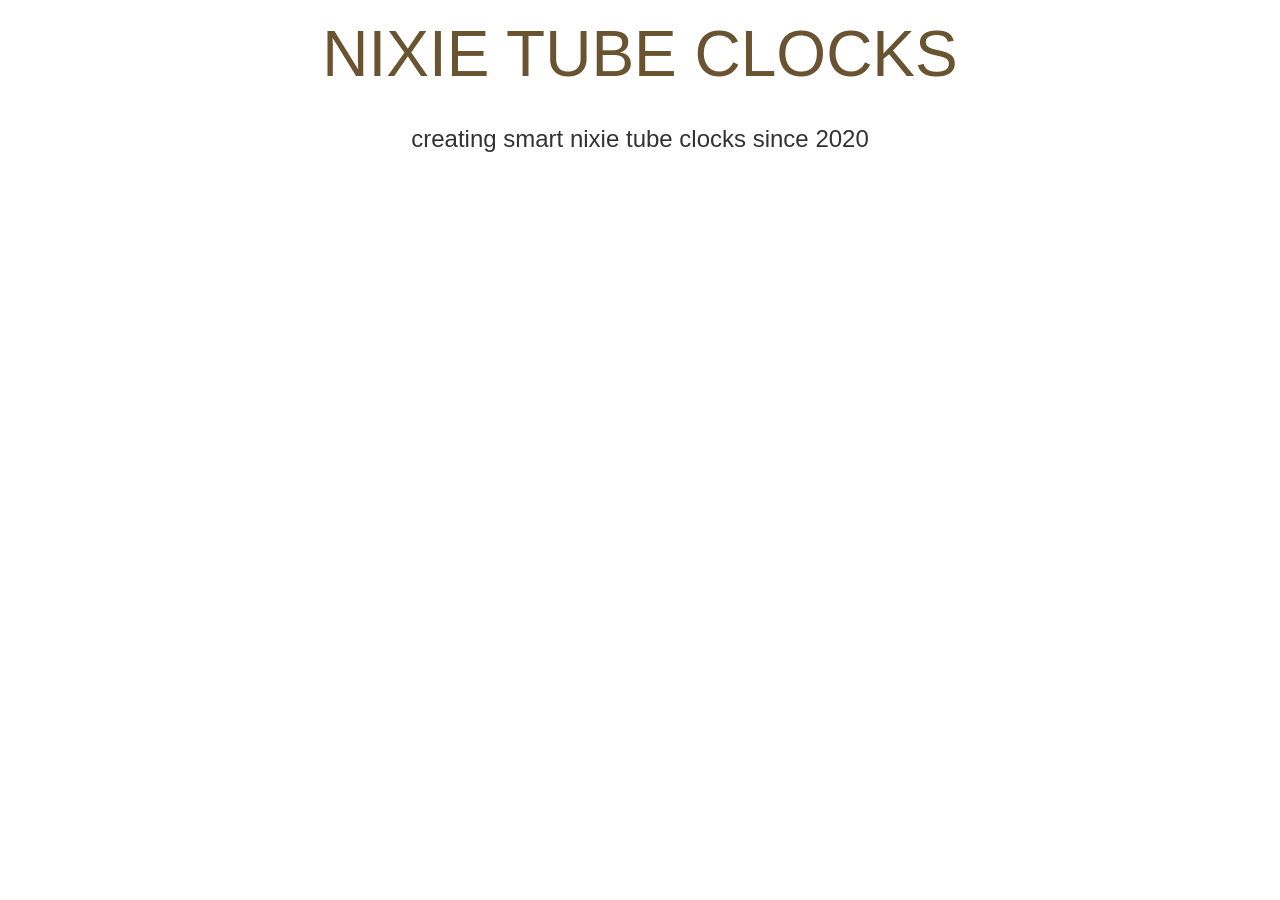
==== commit 551e7343: "nixies" ====
--- a/index.html
+++ b/index.html
@@ -1,58 +1,36 @@
 <!DOCTYPE html>
-<html lang="sk">
+<html lang="en">
 <head>
-  <title>Úvod | LanServer</title>
-  <meta charset="utf-8">
-  <meta name="viewport" content="width=device-width, initial-scale=1">
-  <link href="https://cdn.jsdelivr.net/npm/bootstrap@5.1.3/dist/css/bootstrap.min.css" rel="stylesheet">
-  <script src="https://cdn.jsdelivr.net/npm/bootstrap@5.1.3/dist/js/bootstrap.bundle.min.js"></script>
-  <link rel="shortcut icon" href="favicon.ico" type="image/x-icon">
-  <link rel="icon" href="favicon.ico" type="image/x-icon">
-  <link href="index.css" rel="stylesheet">
+    <meta charset="UTF-8">
+    <meta http-equiv="X-UA-Compatible" content="IE=edge">
+    <meta name="viewport" content="width=device-width, initial-scale=1.0">
+    <title>Nixie Tube Clocks</title>
+    <style>
+	body {
+		text-align: center;
+		padding: 1em;
+		max-width: fit-content;
+		margin: 0 auto;
+        font-size: 16px;
+        line-height: 1.5;
+        color: #333;
+        font-family: -apple-system, BlinkMacSystemFont, "Segoe UI", Roboto, Oxygen-Sans, Ubuntu, Cantarell, "Helvetica Neue", sans-serif;
+	}
+	h5 {
+		color: #695330;
+		text-transform: uppercase;
+		font-size: 4em;
+		font-weight: 100;
+	}
+    h2, h5 {
+        margin: 0 0 0.5em 0;
+        font-weight: 400;
+        line-height: 1.2;
+    }
+    </style>
 </head>
 <body>
-<nav class="navbar navbar-dark navbar-expand-sm bg-primary">
-  <div class="container-fluid">
-    <ul class="navbar-nav">
-      <li class="nav-item">
-        <a class="nav-link" href="/">Domov</a>
-      </li>
-      <li class="nav-item">
-        <a class="nav-link" href="/navod">Návod</a>
-      </li>
-      <li class="nav-item">
-        <a class="nav-link" href="/tos">Podmienky použitia</a>
-      </li>
-    </ul>
-  </div>
-</nav>
-<div class="container-fluid p-5 bg-info text-white text-center">
-  <h1>LanServer</h1>
-  <p>Automatizácia herných serverov a efektívna výmena údajov k tomu potrebným.</p> 
-</div>
-  
-<div class="container mt-5">
-  <div class="row">
-    <div class="col-sm-4">
-      <h3>Pripojte sa</h3>
-      <p>Ak chcete na vašom endpointe zbierať či už štatistiky, alebo registračné údaje hráčov, napíšte nám email.</p>
-      <p>Ak prevádzkujete hosting, alebo máte herné servery a chceli by ste, aby ich riadil lanserver, tak vám vieme sprístupniť administračné UI, skrz ktoré viete pridávať údaje, ako IP a rcon. Ak chcete len poskytovať štatistiky, máme pre vás logaddress-y v dokumentácií</p>
-    </div>
-    <div class="col-sm-4">
-      <h3>Hrajte</h3>
-      <p>Ak vás nebaví udržovať nažive x,y, účtov, ku všetkým rôznym stránkam, tak vás potešíme, že sa viete jednoducho autentifikovať pomocou vášho steam účtu a vďaka spoluprácam s poprednými Slovenskými a Českými hernými portálmi natiahneme všetky vaše štatistiky na jedno miesto.</p>
-      <p>Vy len najdete IP adresu, na ktorú sa pripojíte. Máme chatbota na mnohým portáloch a integrácie s emailom, discordom či teamspeakom.</p>
-    </div>
-    <div class="col-sm-4">
-      <h3>Organizujte</h3>        
-      <p>Organizácia ligy si vyžaduje mimoriadne veľa času a ľudí. Používaním LanServeru si zjednodušíte celý priebeh tak, že by to zvládol čo i len jeden človek.</p>
-      <p>Vďaka partnerstvu s Blue&nbsp;Nation platformou môžte na jednom mieste komunikovať so všetkými externistami, od casterov, cez redaktorov až po marketérov a ľudí, čo sa starajú o vaše sociálne siete.</p>
-    </div>
-  </div>
-</div>
-<footer class="text-center">
-<a href="https://lancraft.cz" target="_blank"><img class="partnerLogo" src="https://i.imgur.com/FZmmIFL.png" alt="LanCraft Typed Logo" width="150"></a>
-<a href="https://bluenation.studio" target="_blank"><img class="partnerLogo" src="https://i.imgur.com/CN89p6S.png" alt="Bluenation Studio Typed Logo" width="150"></a>
-<a href="https://linkedin.com/in/jakubdobos" target="_blank">Jakub&nbsp;Doboš&nbsp;&copy;<script>document.write( new Date().getFullYear() );</script></a></footer> 
+    <h5>Nixie Tube Clocks</h5>
+    <h2>creating smart nixie tube clocks since 2020</h2>
 </body>
-</html>
+</html>
